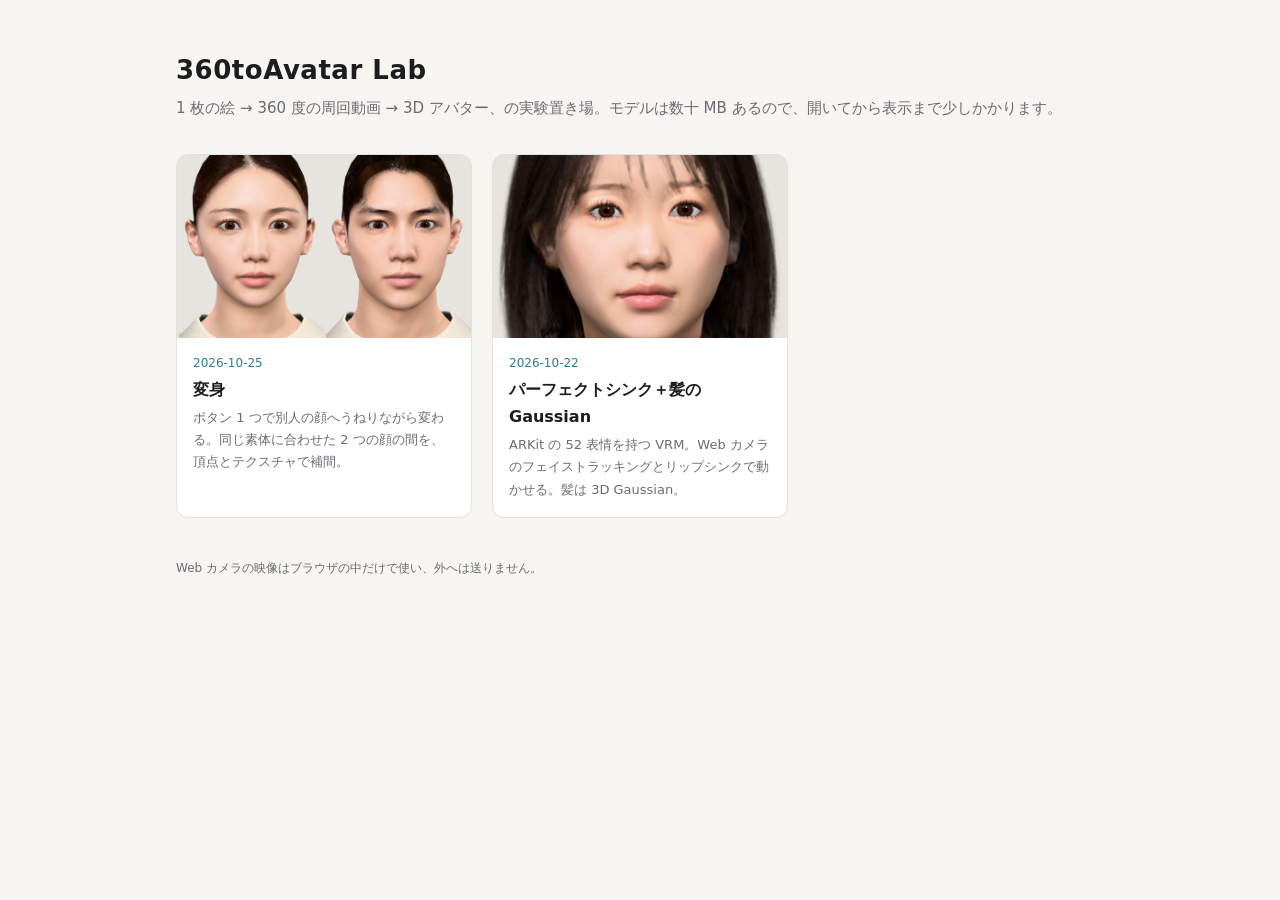
==== docs/index.html @ e741a7bc "Publish docs/ for GitHub Pages: navigation page and VRM face viewer (morph demo) Co-Authored-By: Cla" ====
<!doctype html>
<html lang="ja">
<head>
  <meta charset="utf-8">
  <meta name="viewport" content="width=device-width, initial-scale=1">
  <title>360toAvatar Lab</title>
  <meta name="description" content="1 枚の絵から 3D アバターを作る実験の置き場。">
  <link rel="icon" href="data:,">
  <style>
    :root { --bg: #f6f5f2; --fg: #1d1d1f; --sub: #6b6b70; --card: #fff; --line: #e3e1dc; --accent: #2a7f8f; }
    @media (prefers-color-scheme: dark) {
      :root { --bg: #151517; --fg: #ececee; --sub: #9a9aa2; --card: #1f1f23; --line: #2e2e33; --accent: #6cc4d3; }
    }
    * { box-sizing: border-box; }
    body { margin: 0; background: var(--bg); color: var(--fg); font: 15px/1.7 system-ui, -apple-system, "Hiragino Sans", sans-serif; }
    main { max-width: 960px; margin: 0 auto; padding: 48px 16px 64px; }
    h1 { font-size: 26px; margin: 0 0 4px; letter-spacing: 0.02em; }
    .lead { color: var(--sub); margin: 0 0 32px; }
    .grid { display: grid; grid-template-columns: repeat(auto-fill, minmax(280px, 1fr)); gap: 20px; }
    a.card { display: block; background: var(--card); border: 1px solid var(--line); border-radius: 12px; overflow: hidden; color: inherit; text-decoration: none; transition: transform .15s, border-color .15s; }
    a.card:hover { transform: translateY(-2px); border-color: var(--accent); }
    .card img { display: block; width: 100%; aspect-ratio: 8 / 5; object-fit: cover; background: #ddd; }
    .card div { padding: 12px 16px 16px; }
    .card h2 { font-size: 16px; margin: 0 0 4px; }
    .card p { margin: 0; color: var(--sub); font-size: 13px; }
    .date { color: var(--accent); font-size: 12px; font-variant-numeric: tabular-nums; }
    footer { margin-top: 40px; color: var(--sub); font-size: 12px; }
  </style>
</head>
<body>
  <main>
    <h1>360toAvatar Lab</h1>
    <p class="lead">1 枚の絵 → 360 度の周回動画 → 3D アバター、の実験置き場。モデルは数十 MB あるので、開いてから表示まで少しかかります。</p>

    <div class="grid">
      <a class="card" href="./vrm-face-viewer/?model=./assets/tripo-face.vrm&amp;morph=./assets/tripo-male.vrm">
        <img src="./thumbs/face-morph.jpg" alt="女性の顔と男性の顔を半分ずつ並べたもの" loading="lazy">
        <div>
          <span class="date">2026-10-25</span>
          <h2>変身</h2>
          <p>ボタン 1 つで別人の顔へうねりながら変わる。同じ素体に合わせた 2 つの顔の間を、頂点とテクスチャで補間。</p>
        </div>
      </a>
      <a class="card" href="./vrm-face-viewer/">
        <img src="./thumbs/perfect-sync.jpg" alt="写実寄りの女性の顔" loading="lazy">
        <div>
          <span class="date">2026-10-22</span>
          <h2>パーフェクトシンク＋髪の Gaussian</h2>
          <p>ARKit の 52 表情を持つ VRM。Web カメラのフェイストラッキングとリップシンクで動かせる。髪は 3D Gaussian。</p>
        </div>
      </a>
    </div>

    <footer>Web カメラの映像はブラウザの中だけで使い、外へは送りません。</footer>
  </main>
</body>
</html>
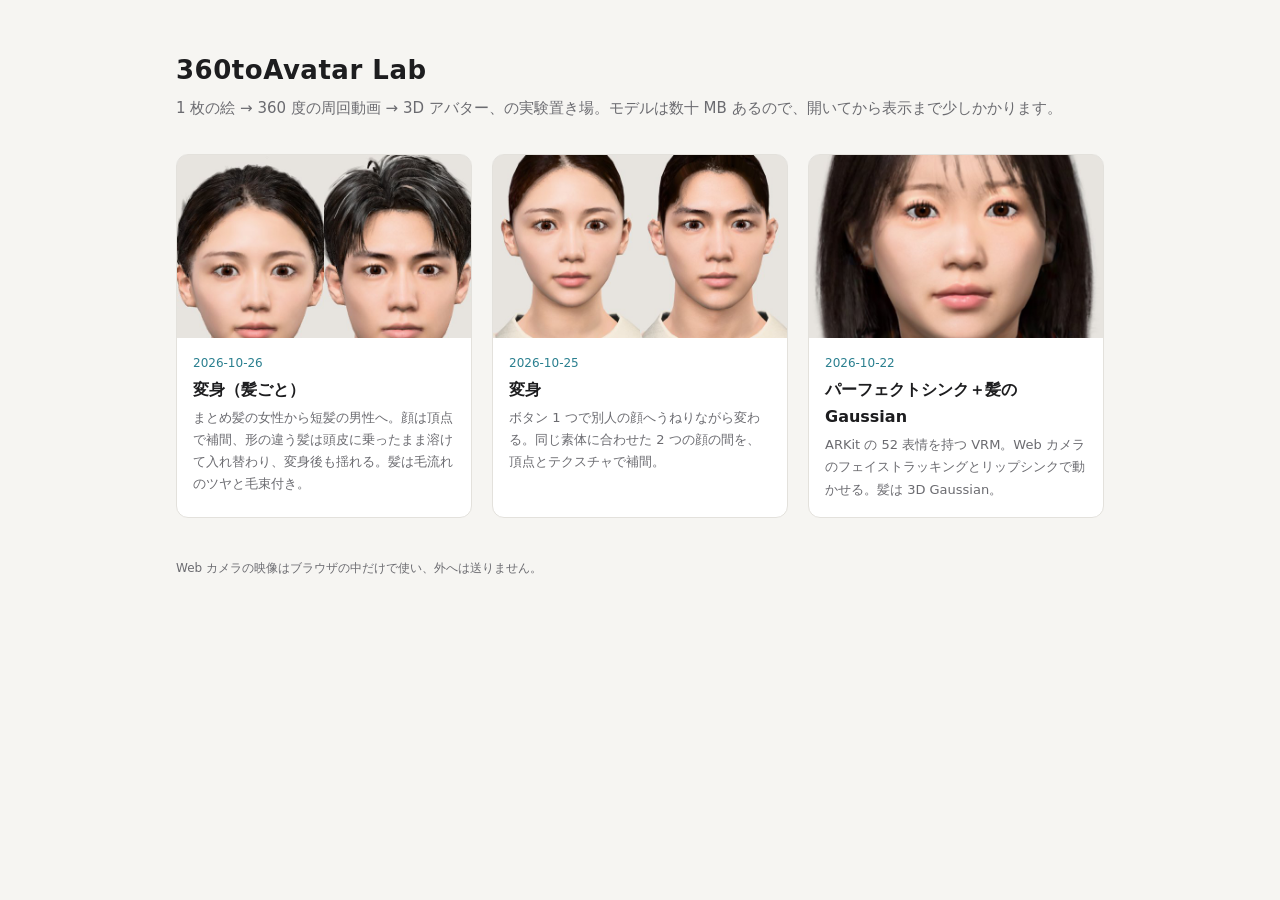
==== commit a1dcff5c: "Add hair look and hair-swapping morph to the VRM face viewer on Pages - hairfx.js: strand-aware hair" ====
--- a/docs/index.html
+++ b/docs/index.html
@@ -33,6 +33,14 @@
     <p class="lead">1 枚の絵 → 360 度の周回動画 → 3D アバター、の実験置き場。モデルは数十 MB あるので、開いてから表示まで少しかかります。</p>
 
     <div class="grid">
+      <a class="card" href="./vrm-face-viewer/?model=./assets/tripo-female-hair.vrm&amp;morph=./assets/tripo-male-hair.vrm">
+        <img src="./thumbs/hair-morph.jpg" alt="まとめ髪の女性と短髪の男性を半分ずつ並べたもの" loading="lazy">
+        <div>
+          <span class="date">2026-10-26</span>
+          <h2>変身（髪ごと）</h2>
+          <p>まとめ髪の女性から短髪の男性へ。顔は頂点で補間、形の違う髪は頭皮に乗ったまま溶けて入れ替わり、変身後も揺れる。髪は毛流れのツヤと毛束付き。</p>
+        </div>
+      </a>
       <a class="card" href="./vrm-face-viewer/?model=./assets/tripo-face.vrm&amp;morph=./assets/tripo-male.vrm">
         <img src="./thumbs/face-morph.jpg" alt="女性の顔と男性の顔を半分ずつ並べたもの" loading="lazy">
         <div>
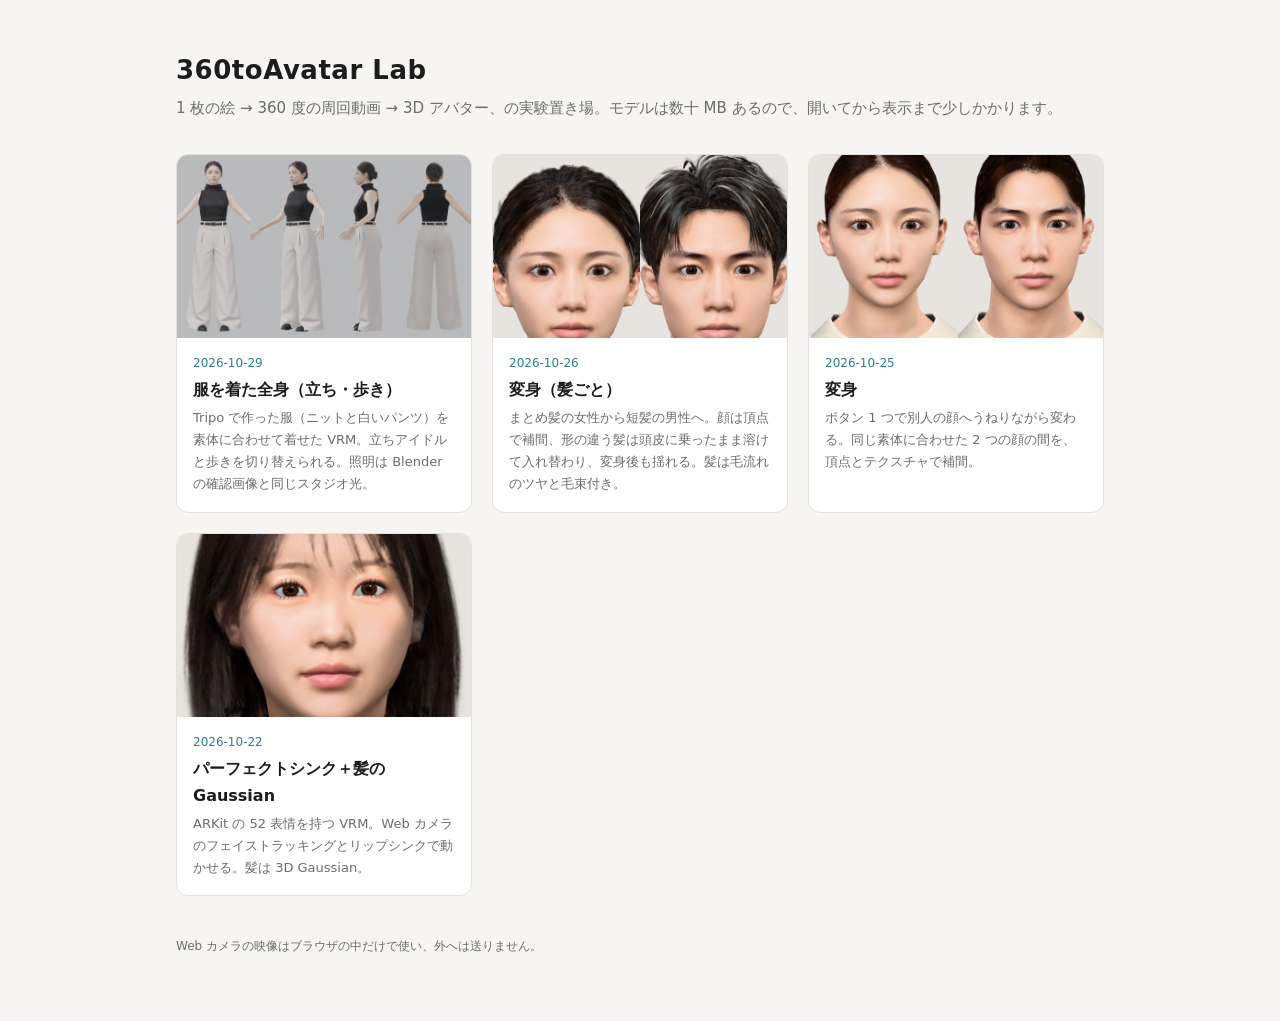
==== commit d1133dc8: "Add the dressed full-body model with idle/walk motions to the VRM face viewer on Pages - Studio ligh" ====
--- a/docs/index.html
+++ b/docs/index.html
@@ -33,6 +33,14 @@
     <p class="lead">1 枚の絵 → 360 度の周回動画 → 3D アバター、の実験置き場。モデルは数十 MB あるので、開いてから表示まで少しかかります。</p>
 
     <div class="grid">
+      <a class="card" href="./vrm-face-viewer/?model=./assets/tripo-female-outfit.vrm&amp;motion=idle">
+        <img src="./thumbs/outfit.jpg" alt="黒いタートルネックと白いワイドパンツの女性を 4 方向から" loading="lazy">
+        <div>
+          <span class="date">2026-10-29</span>
+          <h2>服を着た全身（立ち・歩き）</h2>
+          <p>Tripo で作った服（ニットと白いパンツ）を素体に合わせて着せた VRM。立ちアイドルと歩きを切り替えられる。照明は Blender の確認画像と同じスタジオ光。</p>
+        </div>
+      </a>
       <a class="card" href="./vrm-face-viewer/?model=./assets/tripo-female-hair.vrm&amp;morph=./assets/tripo-male-hair.vrm">
         <img src="./thumbs/hair-morph.jpg" alt="まとめ髪の女性と短髪の男性を半分ずつ並べたもの" loading="lazy">
         <div>
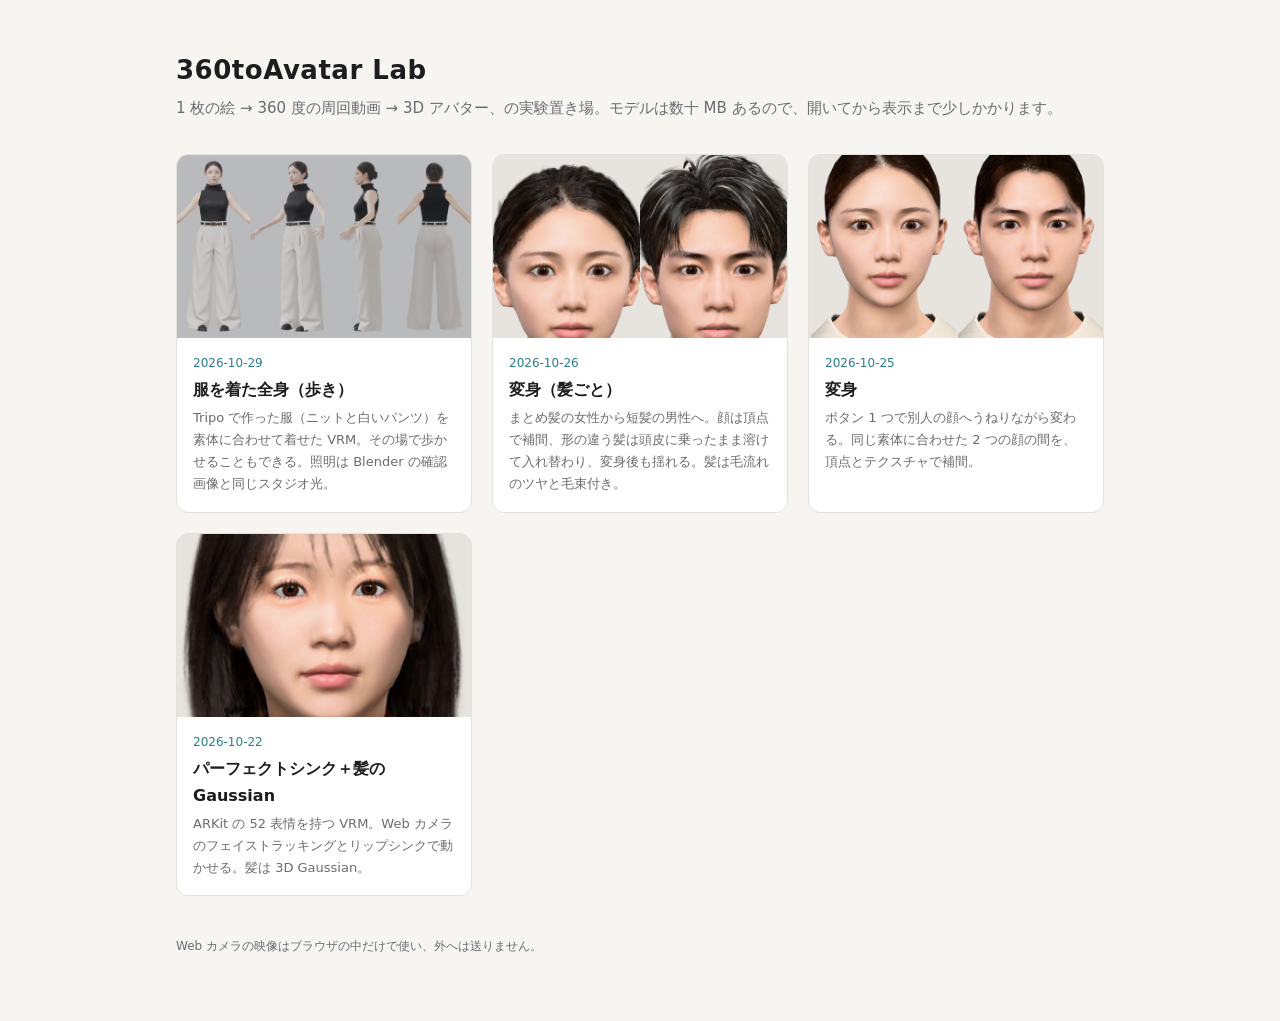
==== commit e8721964: "Straighten the craned neck at rest; drop the standing idle motion - The MPFB skeleton the models sha" ====
--- a/docs/index.html
+++ b/docs/index.html
@@ -33,12 +33,12 @@
     <p class="lead">1 枚の絵 → 360 度の周回動画 → 3D アバター、の実験置き場。モデルは数十 MB あるので、開いてから表示まで少しかかります。</p>
 
     <div class="grid">
-      <a class="card" href="./vrm-face-viewer/?model=./assets/tripo-female-outfit.vrm&amp;motion=idle">
+      <a class="card" href="./vrm-face-viewer/?model=./assets/tripo-female-outfit.vrm">
         <img src="./thumbs/outfit.jpg" alt="黒いタートルネックと白いワイドパンツの女性を 4 方向から" loading="lazy">
         <div>
           <span class="date">2026-10-29</span>
-          <h2>服を着た全身（立ち・歩き）</h2>
-          <p>Tripo で作った服（ニットと白いパンツ）を素体に合わせて着せた VRM。立ちアイドルと歩きを切り替えられる。照明は Blender の確認画像と同じスタジオ光。</p>
+          <h2>服を着た全身（歩き）</h2>
+          <p>Tripo で作った服（ニットと白いパンツ）を素体に合わせて着せた VRM。その場で歩かせることもできる。照明は Blender の確認画像と同じスタジオ光。</p>
         </div>
       </a>
       <a class="card" href="./vrm-face-viewer/?model=./assets/tripo-female-hair.vrm&amp;morph=./assets/tripo-male-hair.vrm">
